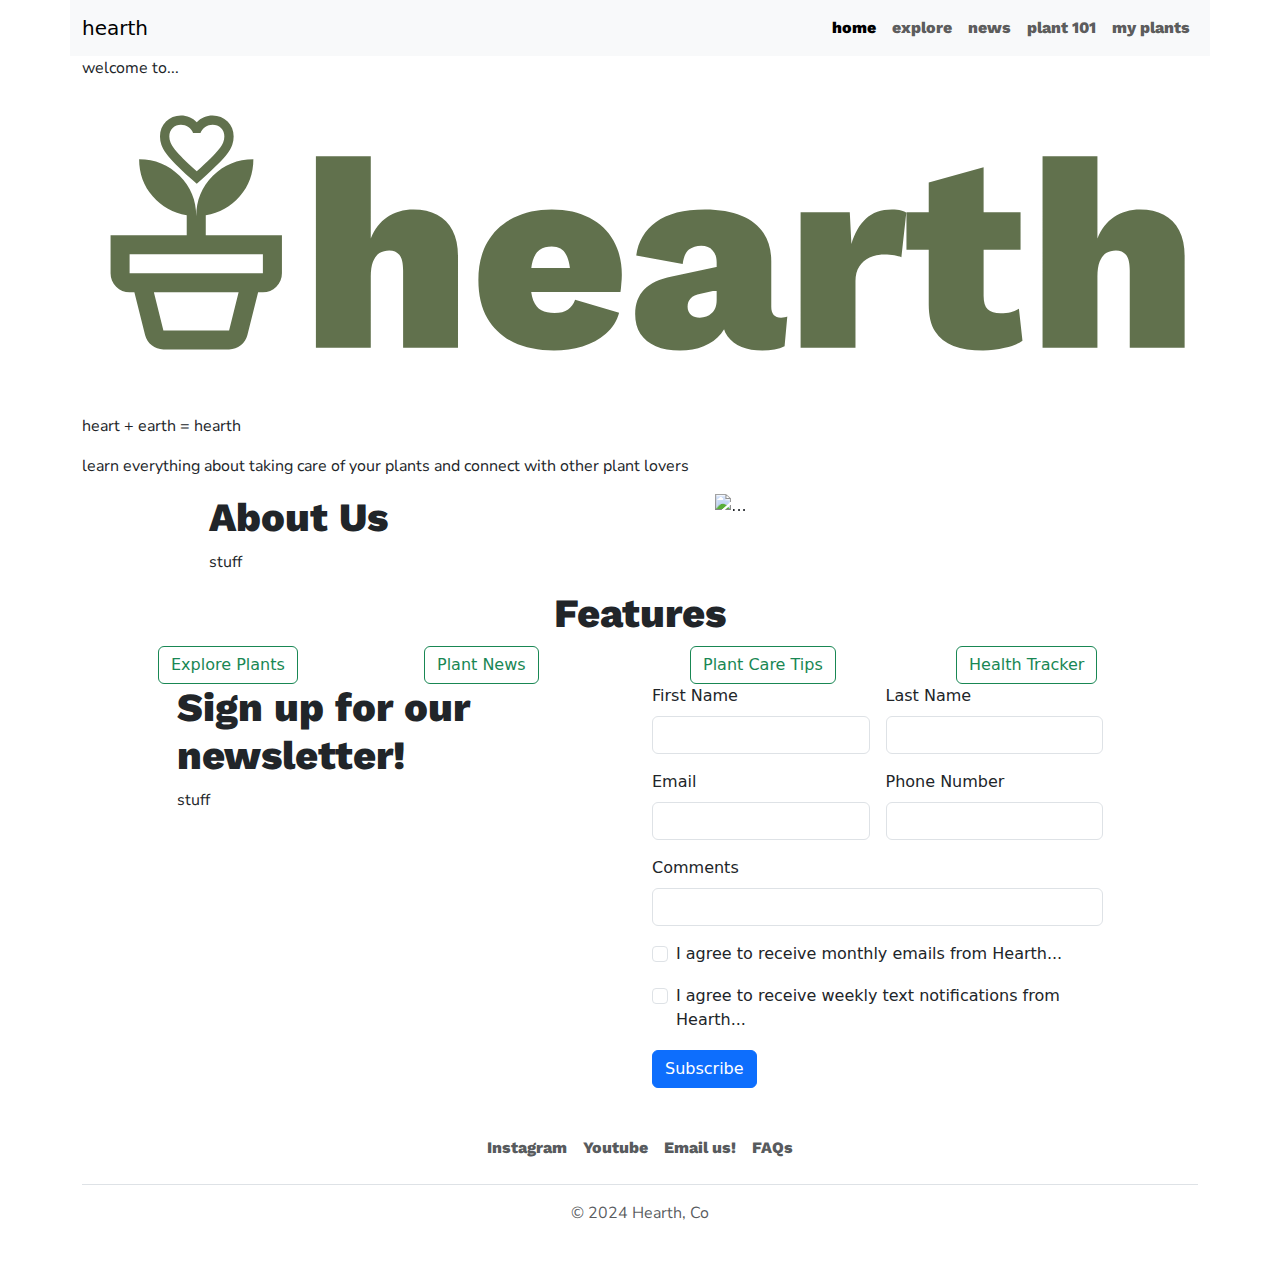
==== index.html @ d29e3a7d "applied fonts" ====
<!doctype html>
<html lang="en">
  <head>
    <meta charset="utf-8">
    <meta name="viewport" content="width=device-width, initial-scale=1">
    <meta name="description" content="'Hearth', a social plant tracking website">
    <meta name="author" content="Chelsea Nguyen">
    <title>Hearth</title>

    <!-- LOAD BOOTSTRAP CSS - DO NOT DELETE -->
    <link href="https://cdn.jsdelivr.net/npm/bootstrap@5.3.3/dist/css/bootstrap.min.css" rel="stylesheet" integrity="sha384-QWTKZyjpPEjISv5WaRU9OFeRpok6YctnYmDr5pNlyT2bRjXh0JMhjY6hW+ALEwIH" crossorigin="anonymous">
    <!-- END LOADING BOOTSTRAP CSS -->

    <!-- Custom styles - add your own CSS to this stylesheet -->
    <link href="style.css" rel="stylesheet">

    <!--Google fonts plugin-->
    <link rel="preconnect" href="https://fonts.googleapis.com">
    <link rel="preconnect" href="https://fonts.gstatic.com" crossorigin>
    <link href="https://fonts.googleapis.com/css2?family=Nunito+Sans:ital,opsz,wght@0,6..12,200..1000;1,6..12,200..1000&family=Work+Sans:ital,wght@0,100..900;1,100..900&display=swap" rel="stylesheet">
  </head>
  <body>
    <div class="container"> <!--website container-->
      
      <div class="row sticky-top"> <!--navbar div-->
        <nav class="navbar navbar-expand-lg bg-body-tertiary">
          <div class="container-fluid">
            <a class="navbar-brand" href="index.html">hearth</a>
            <button class="navbar-toggler" type="button" data-bs-toggle="collapse" data-bs-target="#navbarNavAltMarkup" aria-controls="navbarNavAltMarkup" aria-expanded="false" aria-label="Toggle navigation">
              <span class="navbar-toggler-icon"></span>
            </button>
            <div class="collapse navbar-collapse justify-content-end" id="navbarNavAltMarkup">
              <div class="navbar-nav">
                <a class="nav-link active" aria-current="page" href="index.html">home</a>
                <a class="nav-link" href="explore.html">explore</a>
                <a class="nav-link" href="news.html">news</a>
                <!--potentially change trade to blog/news? Blog/News: Regular updates, articles, and tips on plant care, new research findings, and community stories.-->
                <a class="nav-link" href="plant_101.html">plant 101</a>
                <a class="nav-link" href="my_plants.html">my plants</a>
              </div> <!--close navbar links-->
            </div> <!--close navbar collapse-->
          </div> <!--close container-fluid-->
        </nav>
      </div> <!--close navbar div-->
      
      <div class="row"> <!--header-->
        <p>welcome to...</p>
        <img src="hearth_logo.svg" alt="logo for hearth website">
        <p>heart + earth = hearth</p>
        <p>learn everything about taking care of your plants and connect with other plant lovers</p>
      </div> <!--close header-->

      <div class="row justify-content-evenly"> <!--about us div-->
        <div class="col-4"> <!--left div-->
          <h1>About Us</h1>
          <p>stuff</p>
        </div> <!--close left div-->
        <div class="col-4"> <!--right column-->
          <div id="carouselExampleSlidesOnly" class="carousel slide" data-bs-ride="carousel"> <!--carousel div-->
            <div class="carousel-inner">
              <div class="carousel-item active">
                <img src="..." class="d-block w-100" alt="...">
              </div>
              <div class="carousel-item">
                <img src="..." class="d-block w-100" alt="...">
              </div>
              <div class="carousel-item">
                <img src="..." class="d-block w-100" alt="...">
              </div>
            </div> <!--close carousel inner-->
          </div> <!--close carousel div-->
        </div> <!--close right column-->
      </div> <!--close about us div-->

      <div class="row text-center"> <!--features heading-->
        <div class="col">
          <h1>Features</h1>
        </div>
      </div> <!--close features heading-->
      <div class="row justify-content-evenly"> <!--features button div-->
        <div class="col-2">
          <a class="btn btn-outline-success" href="explore.html" role="button">Explore Plants</a>
        </div>
        <div class="col-2">
          <a class="btn btn-outline-success" href="news.html" role="button">Plant News</a>
        </div>
        <div class="col-2">
          <a class="btn btn-outline-success" href="plant_101.html" role="button">Plant Care Tips</a>
        </div>
        <div class="col-2">
          <a class="btn btn-outline-success" href="my_plants.html" role="button">Health Tracker</a>
        </div>
      </div> <!--close features button div-->

      <div class="row justify-content-evenly">
        <div class="col-4">
          <h1>Sign up for our newsletter!</h1>
          <p>stuff</p>
        </div>
        <div class="col-5">
          <form class="row g-3">
            <div class="col-md-6">
              <label for="inputFirstName" class="form-label">First Name</label>
              <input type="email" class="form-control" id="inputFirstName">
            </div>
            <div class="col-md-6">
              <label for="inputLastName" class="form-label">Last Name</label>
              <input type="password" class="form-control" id="inputLastName">
            </div>
            <div class="col-md-6">
              <label for="inputEmail" class="form-label">Email</label>
              <input type="email" class="form-control" id="inputEmail">
            </div>
            <div class="col-md-6">
              <label for="inputPhone" class="form-label">Phone Number</label>
              <input type="password" class="form-control" id="inputPhone">
            </div>
            <div class="col-12">
              <label for="inputComment" class="form-label">Comments</label>
              <input type="text" class="form-control" id="inputComment">
            </div>
            <div class="col-12">
              <div class="form-check">
                <input class="form-check-input" type="checkbox" id="gridCheck">
                <label class="form-check-label" for="gridCheck">
                  I agree to receive monthly emails from Hearth...
                </label>
              </div>
            </div>
            <div class="col-12">
              <div class="form-check">
                <input class="form-check-input" type="checkbox" id="gridCheck">
                <label class="form-check-label" for="gridCheck">
                  I agree to receive weekly text notifications from Hearth...
                </label>
              </div>
            </div>
            <div class="col-12">
              <button type="submit" class="btn btn-primary">Subscribe</button>
            </div>
          </form>
        </div>
      </div>

      <div class="row"> <!--div for footer-->
        <footer class="py-3 my-4">
          <ul class="nav justify-content-center border-bottom pb-3 mb-3">
            <li class="nav-item"><a href="https://www.instagram.com/" class="nav-link px-2 text-body-secondary">Instagram</a></li>
            <li class="nav-item"><a href="https://www.youtube.com/" class="nav-link px-2 text-body-secondary">Youtube</a></li>
            <li class="nav-item"><a href="#" class="nav-link px-2 text-body-secondary">Email us!</a></li>
            <li class="nav-item"><a href="#" class="nav-link px-2 text-body-secondary">FAQs</a></li>
          </ul>
          <p class="text-center text-body-secondary">© 2024 Hearth, Co</p>
        </footer>
      </div> <!--close div for footer-->

    </div> <!--close container-->

<!-- LOAD BOOTSTRAP JAVASCRIPT - DO NOT DELETE -->
<script src="https://cdn.jsdelivr.net/npm/bootstrap@5.3.3/dist/js/bootstrap.bundle.min.js" integrity="sha384-YvpcrYf0tY3lHB60NNkmXc5s9fDVZLESaAA55NDzOxhy9GkcIdslK1eN7N6jIeHz" crossorigin="anonymous"></script>
<!-- END LOADING BOOTSTRAP JAVASCRIPT -->
      
  </body>
</html>
---- style.css ----
h1, h2, h3, h4, h5, h6 {
    font-family: "Work Sans", sans-serif;
    font-weight: 800;
}

p {
    font-family: "Nunito Sans", sans-serif;
}

.plant-filter {
    font-family: "Nunito Sans", sans-serif;
}

.nav-link {
    font-family: "Work Sans", sans-serif;
    font-weight: 800;
}
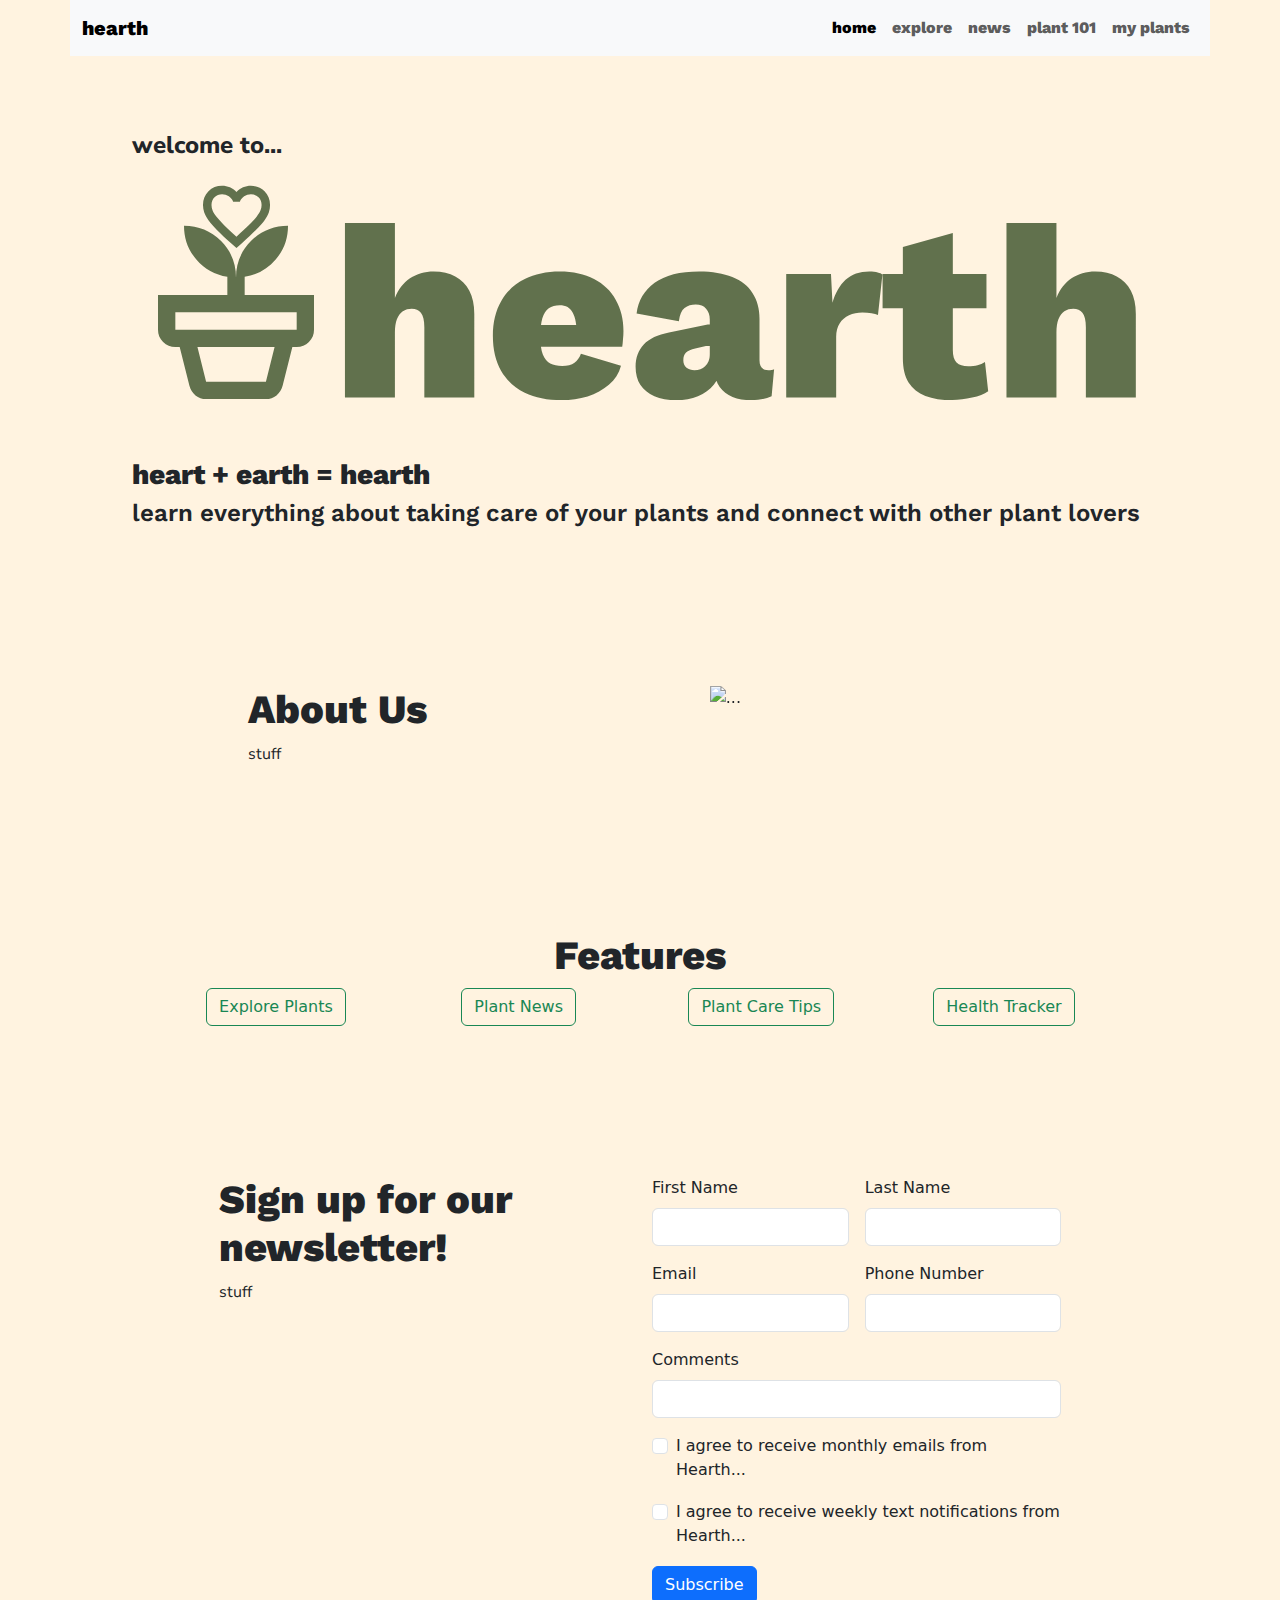
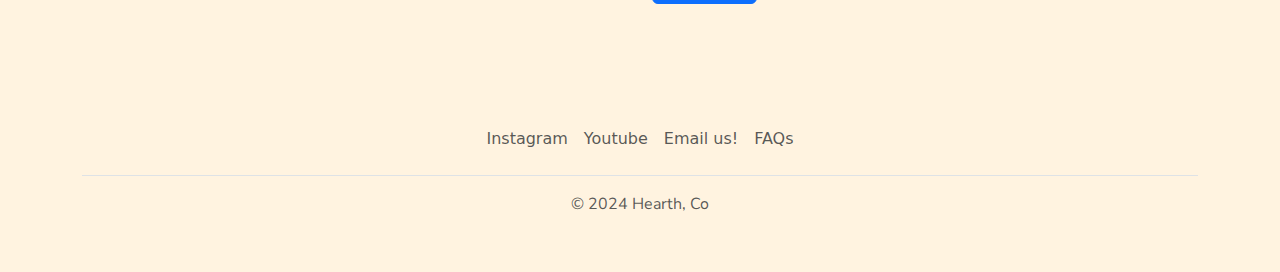
==== commit 84d8bc0a: "some css" ====
--- a/index.html
+++ b/index.html
@@ -25,32 +25,31 @@
       <div class="row sticky-top"> <!--navbar div-->
         <nav class="navbar navbar-expand-lg bg-body-tertiary">
           <div class="container-fluid">
-            <a class="navbar-brand" href="index.html">hearth</a>
+            <a class="navbar-brand nav-font" href="index.html">hearth</a>
             <button class="navbar-toggler" type="button" data-bs-toggle="collapse" data-bs-target="#navbarNavAltMarkup" aria-controls="navbarNavAltMarkup" aria-expanded="false" aria-label="Toggle navigation">
               <span class="navbar-toggler-icon"></span>
             </button>
             <div class="collapse navbar-collapse justify-content-end" id="navbarNavAltMarkup">
               <div class="navbar-nav">
-                <a class="nav-link active" aria-current="page" href="index.html">home</a>
-                <a class="nav-link" href="explore.html">explore</a>
-                <a class="nav-link" href="news.html">news</a>
-                <!--potentially change trade to blog/news? Blog/News: Regular updates, articles, and tips on plant care, new research findings, and community stories.-->
-                <a class="nav-link" href="plant_101.html">plant 101</a>
-                <a class="nav-link" href="my_plants.html">my plants</a>
+                <a class="nav-link active nav-font" aria-current="page" href="index.html">home</a>
+                <a class="nav-link nav-font" href="explore.html">explore</a>
+                <a class="nav-link nav-font" href="news.html">news</a>
+                <a class="nav-link nav-font" href="plant_101.html">plant 101</a>
+                <a class="nav-link nav-font" href="my_plants.html">my plants</a>
               </div> <!--close navbar links-->
             </div> <!--close navbar collapse-->
           </div> <!--close container-fluid-->
         </nav>
       </div> <!--close navbar div-->
       
-      <div class="row"> <!--header-->
-        <p>welcome to...</p>
+      <div class="row section-padding"> <!--header-->
+        <h4 class="welcome">welcome to...</h4>
         <img src="hearth_logo.svg" alt="logo for hearth website">
-        <p>heart + earth = hearth</p>
-        <p>learn everything about taking care of your plants and connect with other plant lovers</p>
+        <h3>heart + earth = hearth</h3>
+        <h4 class="index-descriptor">learn everything about taking care of your plants and connect with other plant lovers</h4>
       </div> <!--close header-->
 
-      <div class="row justify-content-evenly"> <!--about us div-->
+      <div class="row justify-content-evenly section-padding"> <!--about us div-->
         <div class="col-4"> <!--left div-->
           <h1>About Us</h1>
           <p>stuff</p>
@@ -72,12 +71,10 @@
         </div> <!--close right column-->
       </div> <!--close about us div-->
 
-      <div class="row text-center"> <!--features heading-->
-        <div class="col">
+      <div class="row row-cols-4 text-center justify-content-evenly section-padding"> <!--features heading-->
+        <div class="col-12">
           <h1>Features</h1>
         </div>
-      </div> <!--close features heading-->
-      <div class="row justify-content-evenly"> <!--features button div-->
         <div class="col-2">
           <a class="btn btn-outline-success" href="explore.html" role="button">Explore Plants</a>
         </div>
@@ -90,9 +87,9 @@
         <div class="col-2">
           <a class="btn btn-outline-success" href="my_plants.html" role="button">Health Tracker</a>
         </div>
-      </div> <!--close features button div-->
+      </div> <!--close features div-->
 
-      <div class="row justify-content-evenly">
+      <div class="row justify-content-evenly section-padding">
         <div class="col-4">
           <h1>Sign up for our newsletter!</h1>
           <p>stuff</p>
--- a/style.css
+++ b/style.css
@@ -1,3 +1,11 @@
+body {
+    background-color: #FFF3E0;
+}
+
+.section-padding {
+    padding: 75px 50px;
+}
+
 h1, h2, h3, h4, h5, h6 {
     font-family: "Work Sans", sans-serif;
     font-weight: 800;
@@ -7,11 +15,64 @@
     font-family: "Nunito Sans", sans-serif;
 }
 
+.welcome {
+    font-family: "Nunito Sans", sans-serif;
+    font-weight: 800;
+}
+
+.index-descriptor {
+    font-weight: 600;
+}
+
+.filter-bar {                      /*!!!!!how to make sticky/fixed under sticky navbar?????*/
+    margin-top: 75px;
+    background-color: #FFF3E0;
+}
+
 .plant-filter {
     font-family: "Nunito Sans", sans-serif;
+    background-color: white;
+    color: black;
+    border: 2px black;
 }
 
-.nav-link {
+.plant-filter:hover {
+    font-family: "Nunito Sans", sans-serif;
+    background-color: black;
+    color: white;
+    border: 2px white;
+}
+
+.plant-filter:active {
+    font-family: "Nunito Sans", sans-serif;
+    background-color: black;
+    color: white;
+    border: 2px white;
+}
+
+.nav-font {
     font-family: "Work Sans", sans-serif;
     font-weight: 800;
+}
+
+.news-padding {
+    padding-top: 75px;
+    padding-bottom: 75px;
+}
+
+.water-padding {
+    padding-top: 75px;
+    padding-bottom: 25px;
+    padding-right: 50px;
+    padding-left: 50px;
+}
+
+.calendar-padding {
+    padding-bottom: 75px;
+    padding-left: 50px;
+    padding-right: 50px;
+}
+
+.calendar-card {
+    padding: 5px;
 }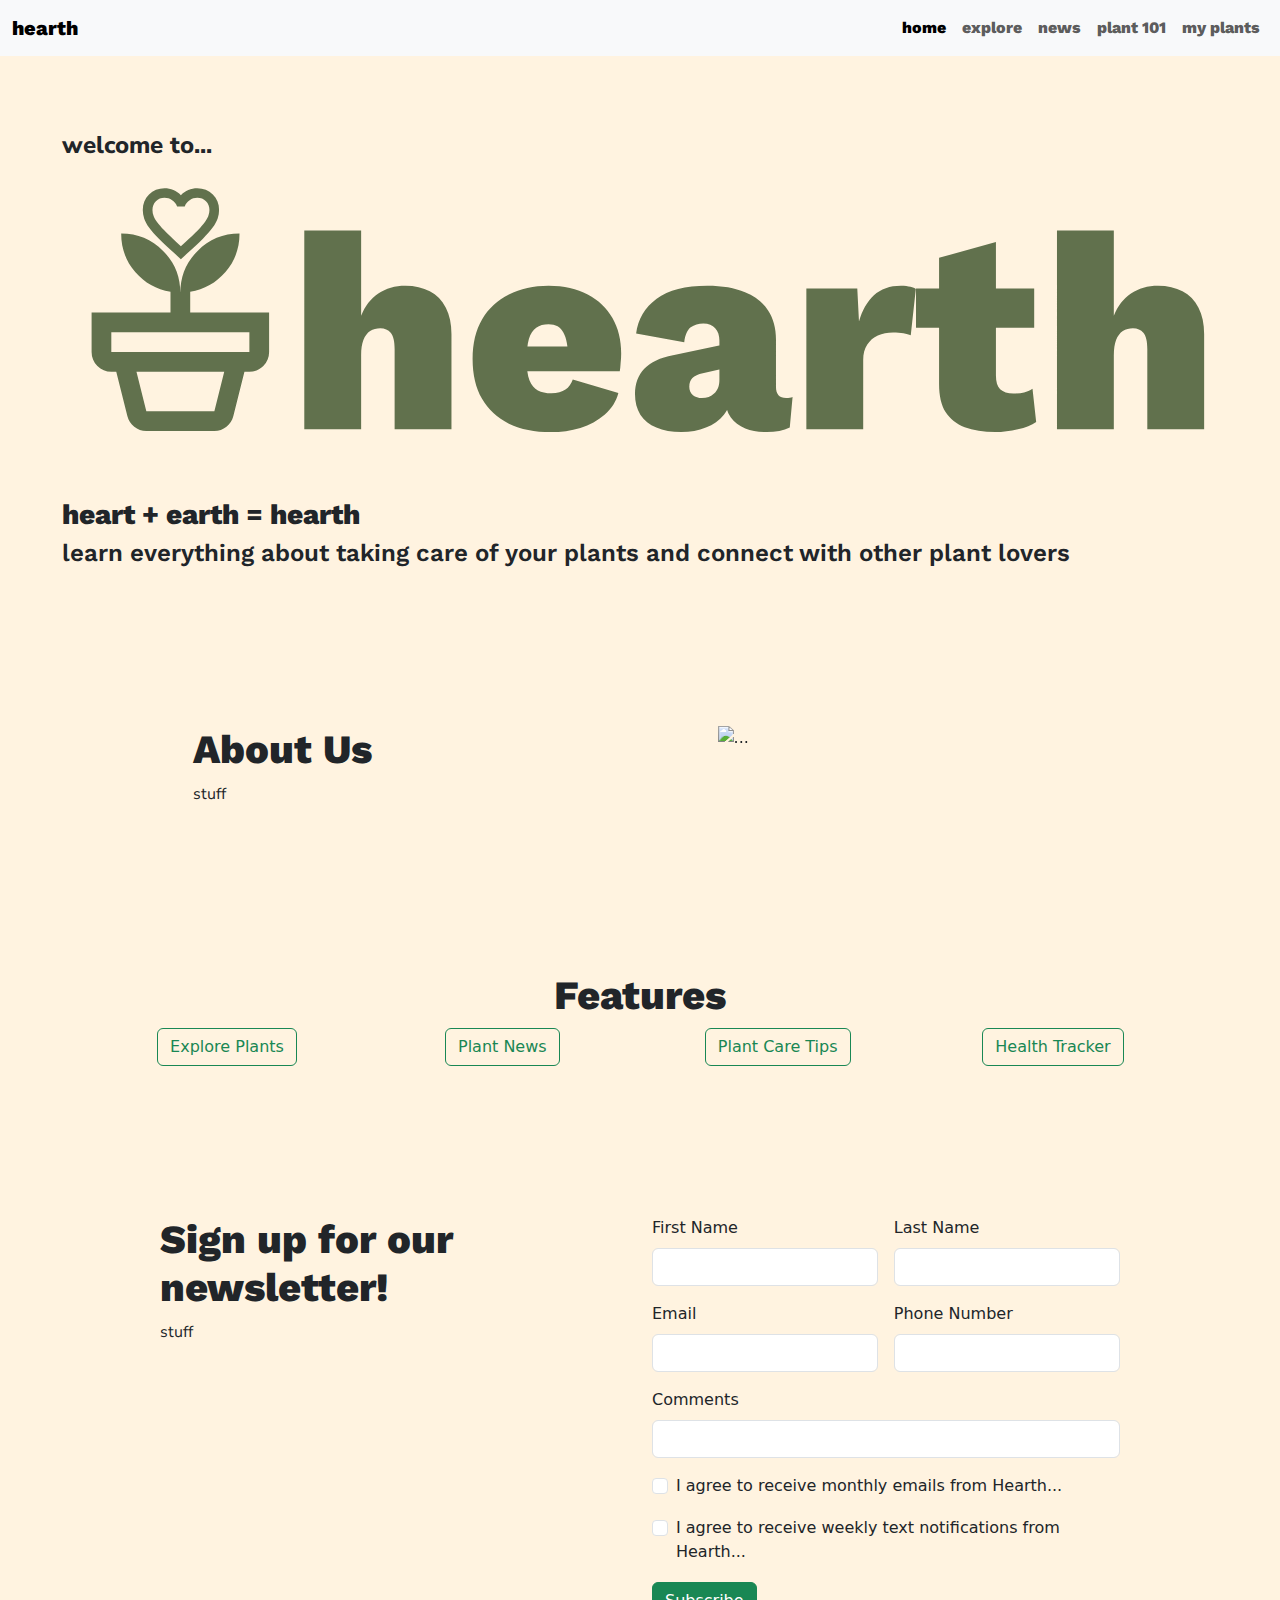
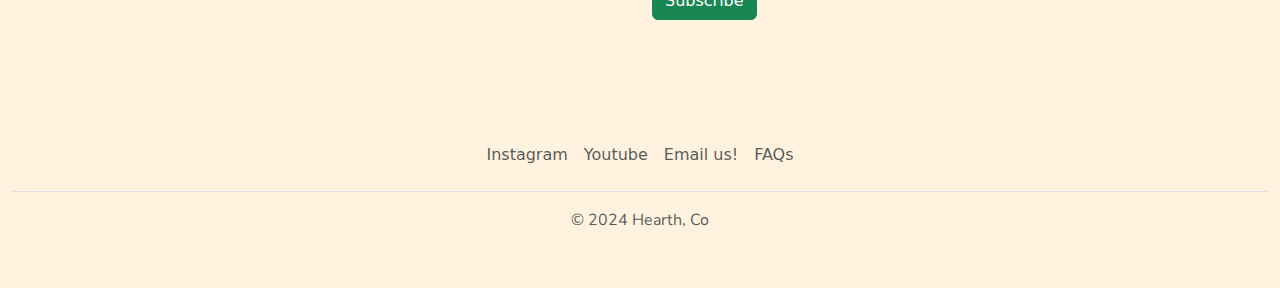
==== commit eb16f799: "grid changes and added pictures, started changing things w news page" ====
--- a/index.html
+++ b/index.html
@@ -20,7 +20,7 @@
     <link href="https://fonts.googleapis.com/css2?family=Nunito+Sans:ital,opsz,wght@0,6..12,200..1000;1,6..12,200..1000&family=Work+Sans:ital,wght@0,100..900;1,100..900&display=swap" rel="stylesheet">
   </head>
   <body>
-    <div class="container"> <!--website container-->
+    <div class="container-fluid"> <!--website container-->
       
       <div class="row sticky-top"> <!--navbar div-->
         <nav class="navbar navbar-expand-lg bg-body-tertiary">
@@ -133,7 +133,7 @@
               </div>
             </div>
             <div class="col-12">
-              <button type="submit" class="btn btn-primary">Subscribe</button>
+              <button type="submit" class="btn btn-success">Subscribe</button>
             </div>
           </form>
         </div>
--- a/style.css
+++ b/style.css
@@ -25,7 +25,7 @@
 }
 
 .filter-bar {                      /*!!!!!how to make sticky/fixed under sticky navbar?????*/
-    margin-top: 75px;
+    margin-top: 50px;
     background-color: #FFF3E0;
 }
 
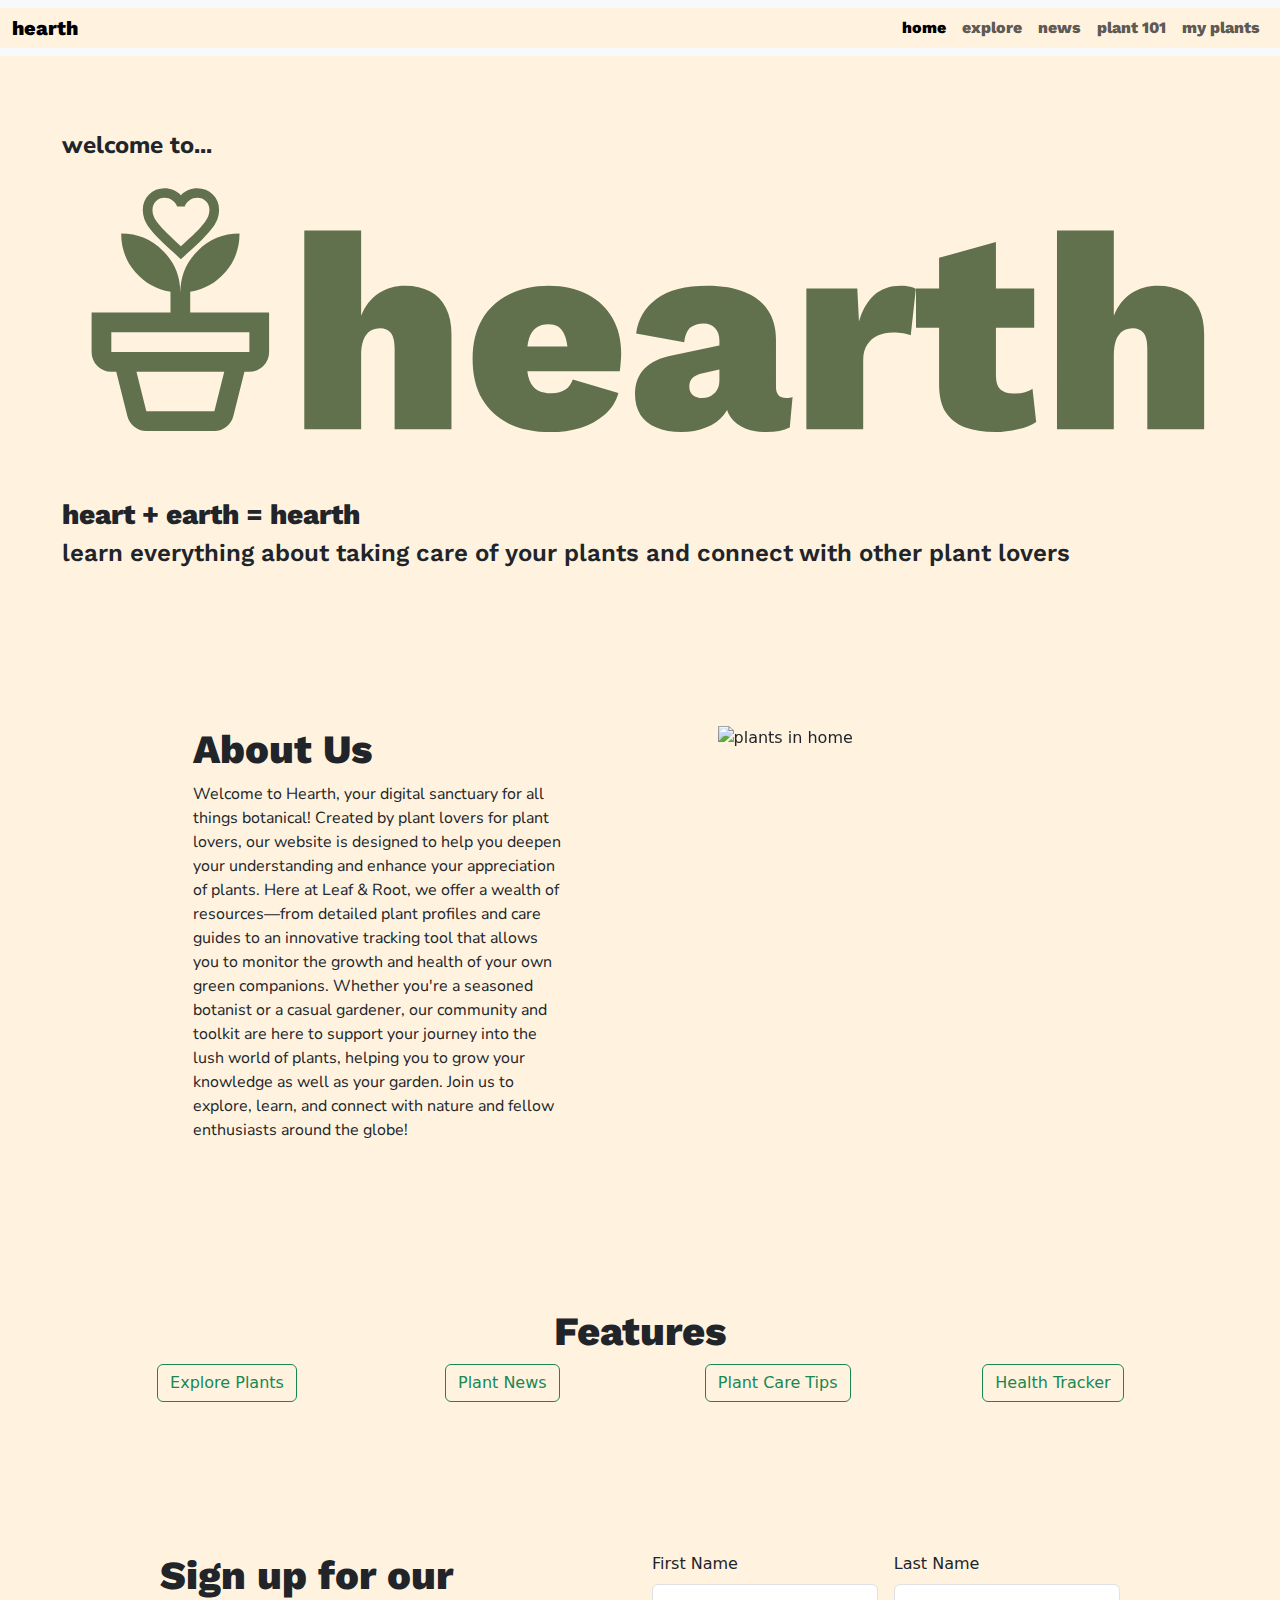
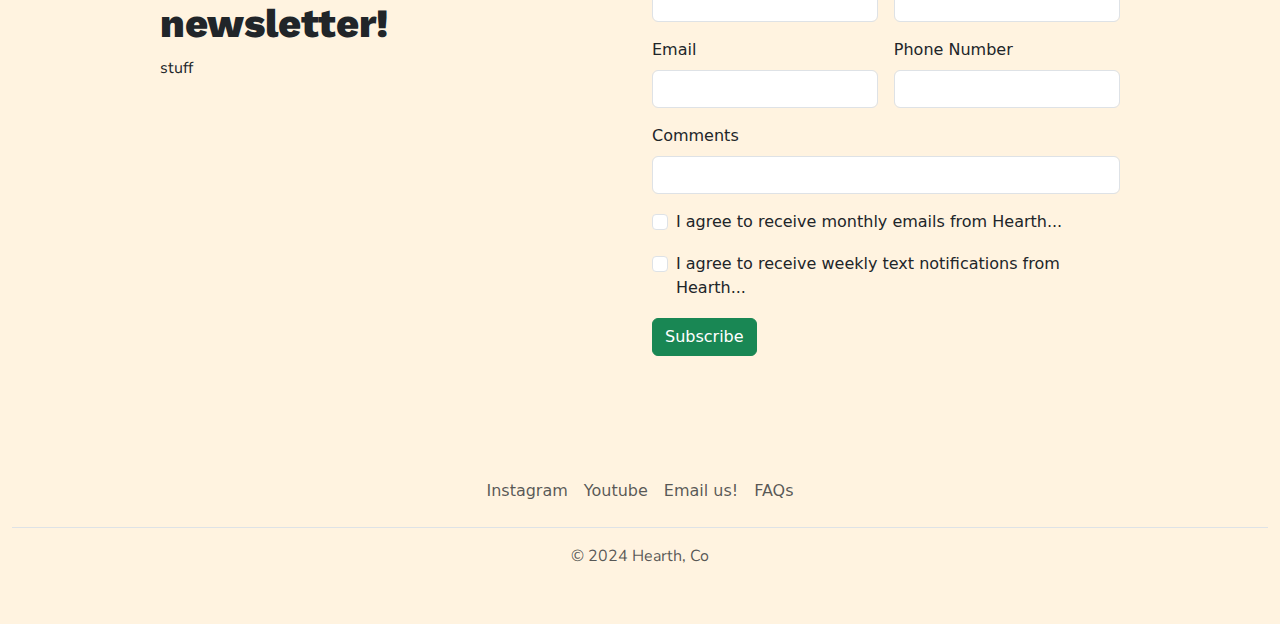
==== commit 1579a2fd: "some changes fixed pictures" ====
--- a/index.html
+++ b/index.html
@@ -52,19 +52,22 @@
       <div class="row justify-content-evenly section-padding"> <!--about us div-->
         <div class="col-4"> <!--left div-->
           <h1>About Us</h1>
-          <p>stuff</p>
+          <p>Welcome to Hearth, your digital sanctuary for all things botanical! Created by plant lovers for plant lovers, our website is designed to help you deepen your understanding and enhance your appreciation of plants. Here at Leaf & Root, we offer a wealth of resources—from detailed plant profiles and care guides to an innovative tracking tool that allows you to monitor the growth and health of your own green companions. Whether you're a seasoned botanist or a casual gardener, our community and toolkit are here to support your journey into the lush world of plants, helping you to grow your knowledge as well as your garden. Join us to explore, learn, and connect with nature and fellow enthusiasts around the globe!</p>
         </div> <!--close left div-->
         <div class="col-4"> <!--right column-->
           <div id="carouselExampleSlidesOnly" class="carousel slide" data-bs-ride="carousel"> <!--carousel div-->
             <div class="carousel-inner">
               <div class="carousel-item active">
-                <img src="..." class="d-block w-100" alt="...">
+                <img src="images/About1.jpg" class="d-block w-100" alt="plants in home">
               </div>
               <div class="carousel-item">
-                <img src="..." class="d-block w-100" alt="...">
+                <img src="images/About2.jpg" class="d-block w-100" alt="plants in home">
               </div>
               <div class="carousel-item">
-                <img src="..." class="d-block w-100" alt="...">
+                <img src="images/About3.jpg" class="d-block w-100" alt="garden at home">
+              </div>
+              <div class="carousel-item">
+                <img src="images/About4.jpg" class="d-block w-100" alt="garden at home">
               </div>
             </div> <!--close carousel inner-->
           </div> <!--close carousel div-->
--- a/style.css
+++ b/style.css
@@ -1,4 +1,4 @@
-body {
+.container-fluid {
     background-color: #FFF3E0;
 }
 
@@ -75,4 +75,12 @@
 
 .calendar-card {
     padding: 5px;
+}
+
+.card-img-top {
+    filter: brightness(75%);
+}
+
+.card-title {
+    color: white;
 }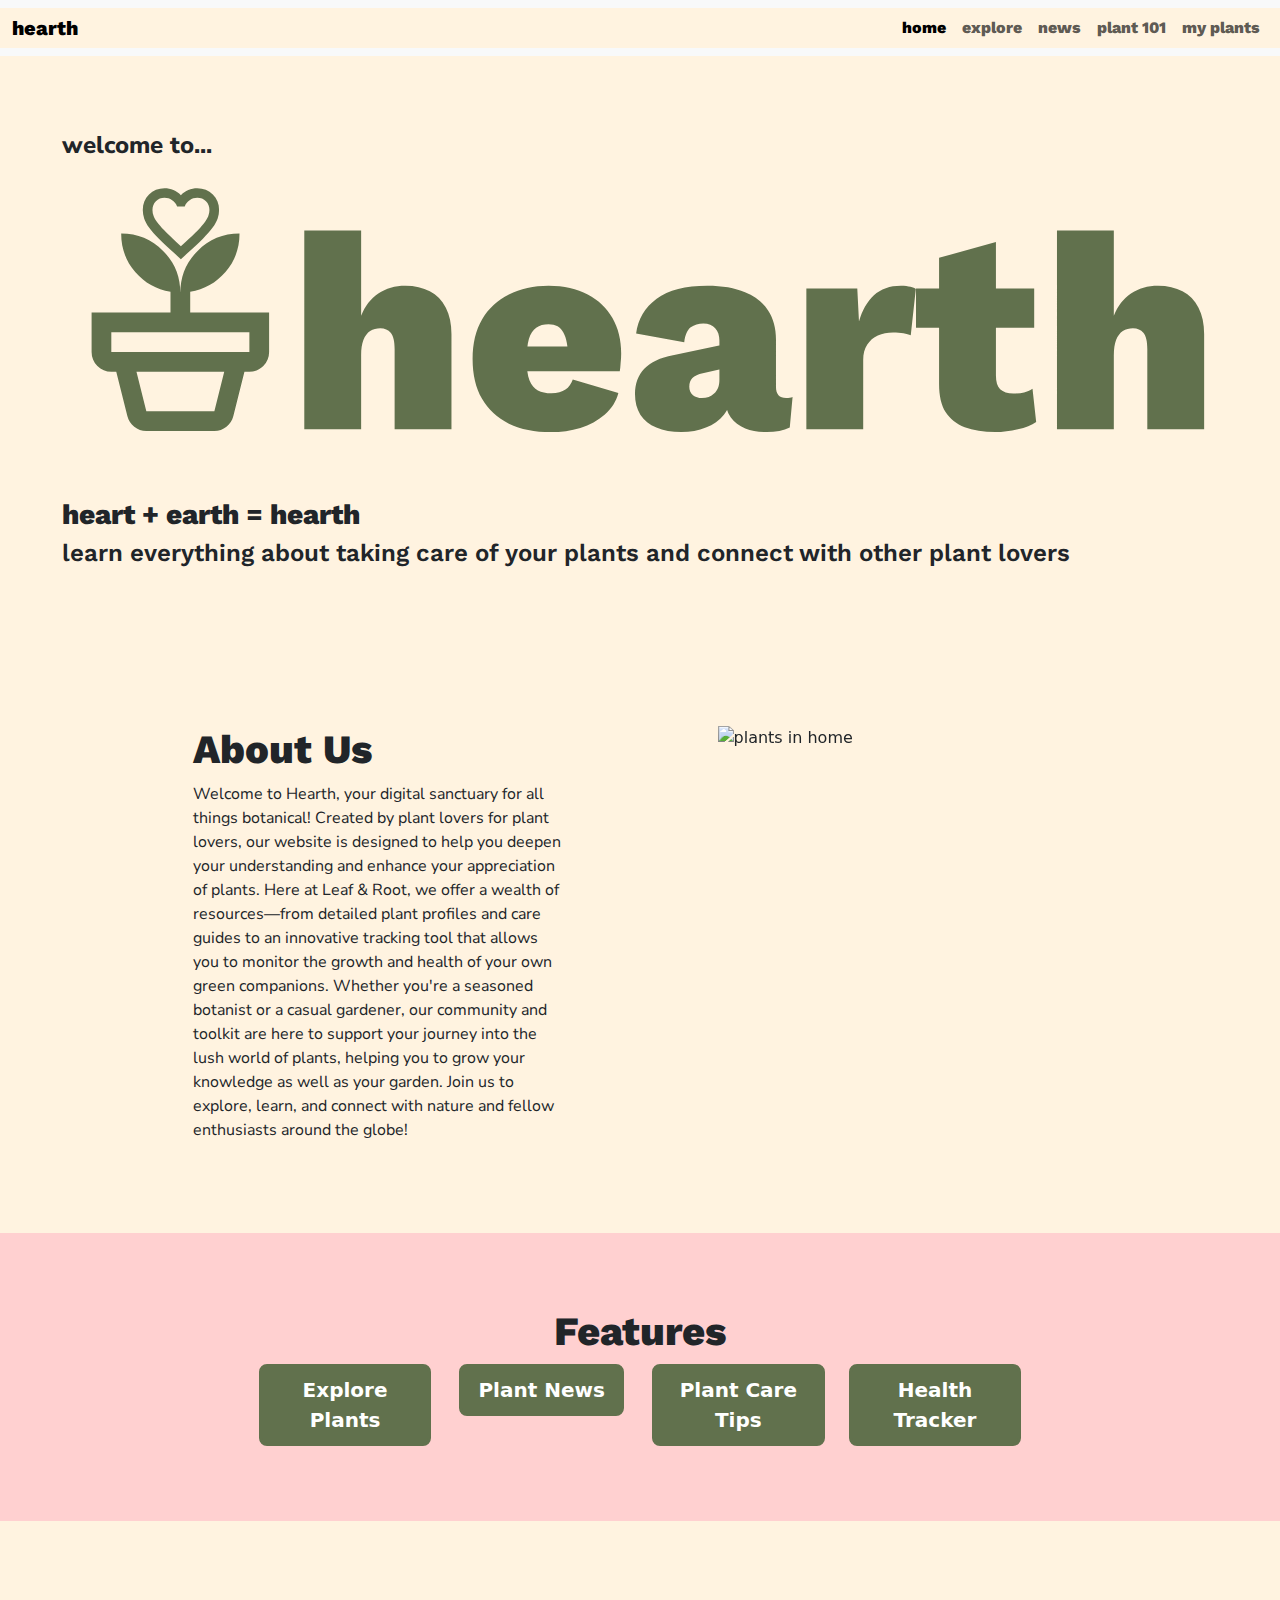
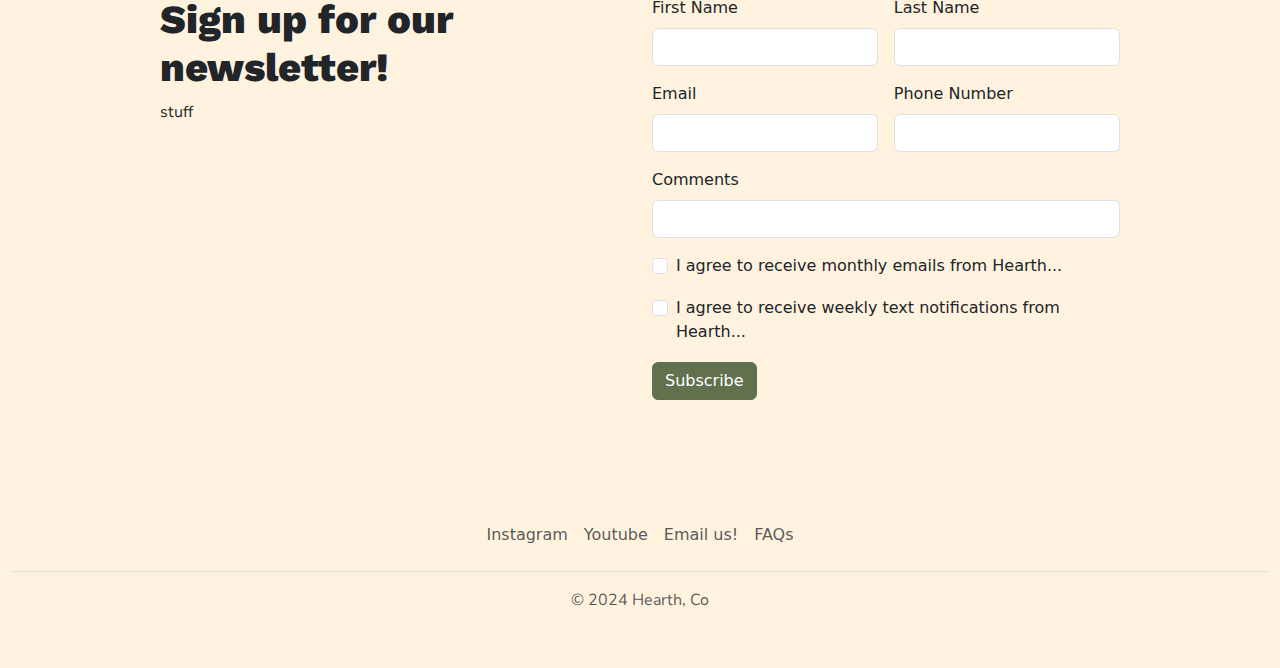
==== commit 3392c604: "css added" ====
--- a/index.html
+++ b/index.html
@@ -74,21 +74,21 @@
         </div> <!--close right column-->
       </div> <!--close about us div-->
 
-      <div class="row row-cols-4 text-center justify-content-evenly section-padding"> <!--features heading-->
+      <div class="row row-cols-4 text-center justify-content-center section-padding features-div"> <!--features heading-->
         <div class="col-12">
           <h1>Features</h1>
         </div>
         <div class="col-2">
-          <a class="btn btn-outline-success" href="explore.html" role="button">Explore Plants</a>
+          <a class="btn btn-outline-success btn-lg ftr-btn" href="explore.html" role="button">Explore Plants</a>
         </div>
         <div class="col-2">
-          <a class="btn btn-outline-success" href="news.html" role="button">Plant News</a>
+          <a class="btn btn-outline-success btn-lg ftr-btn" href="news.html" role="button">Plant News</a>
         </div>
         <div class="col-2">
-          <a class="btn btn-outline-success" href="plant_101.html" role="button">Plant Care Tips</a>
+          <a class="btn btn-outline-success btn-lg ftr-btn" href="plant_101.html" role="button">Plant Care Tips</a>
         </div>
         <div class="col-2">
-          <a class="btn btn-outline-success" href="my_plants.html" role="button">Health Tracker</a>
+          <a class="btn btn-outline-success btn-lg ftr-btn" href="my_plants.html" role="button">Health Tracker</a>
         </div>
       </div> <!--close features div-->
 
--- a/style.css
+++ b/style.css
@@ -83,4 +83,64 @@
 
 .card-title {
     color: white;
+}
+
+.features-div {
+    background-color: #FFD0D0;
+}
+
+.btn {
+    background-color: #61714d;
+    color: white;
+    border-color: #61714d;
+}
+
+.btn:hover {
+    background-color: #61714d;
+    color: white;
+    border-color: #61714d;
+}
+
+.btn:active {
+    background-color: #61714d;
+    color: white;
+    border-color: #61714d;
+}
+
+.btn:link {
+    background-color: #61714d;
+    color: white;
+    border-color: #61714d;
+}
+
+.ftr-btn {
+    background-color: #FFF3E0;
+    color: #61714d;
+    border-color: #61714d;
+    border-width: medium;
+    font-weight: 600;
+}
+
+.ftr-btn:hover {
+    background-color: #61714d;
+    color: white;
+    border-color: #61714d;
+    border-width: medium;
+    font-weight: 600;
+}
+
+.ftr-btn:active {
+    background-color: #61714d;
+    color: white;
+    border-color: #61714d;
+    border-width: medium;
+    font-weight: 600;
+}
+
+.ftr-btn:link {
+    background-color: #61714d;
+    color: white;
+    border-color: #61714d;
+    border-width: medium;
+    font-weight: 600;
 }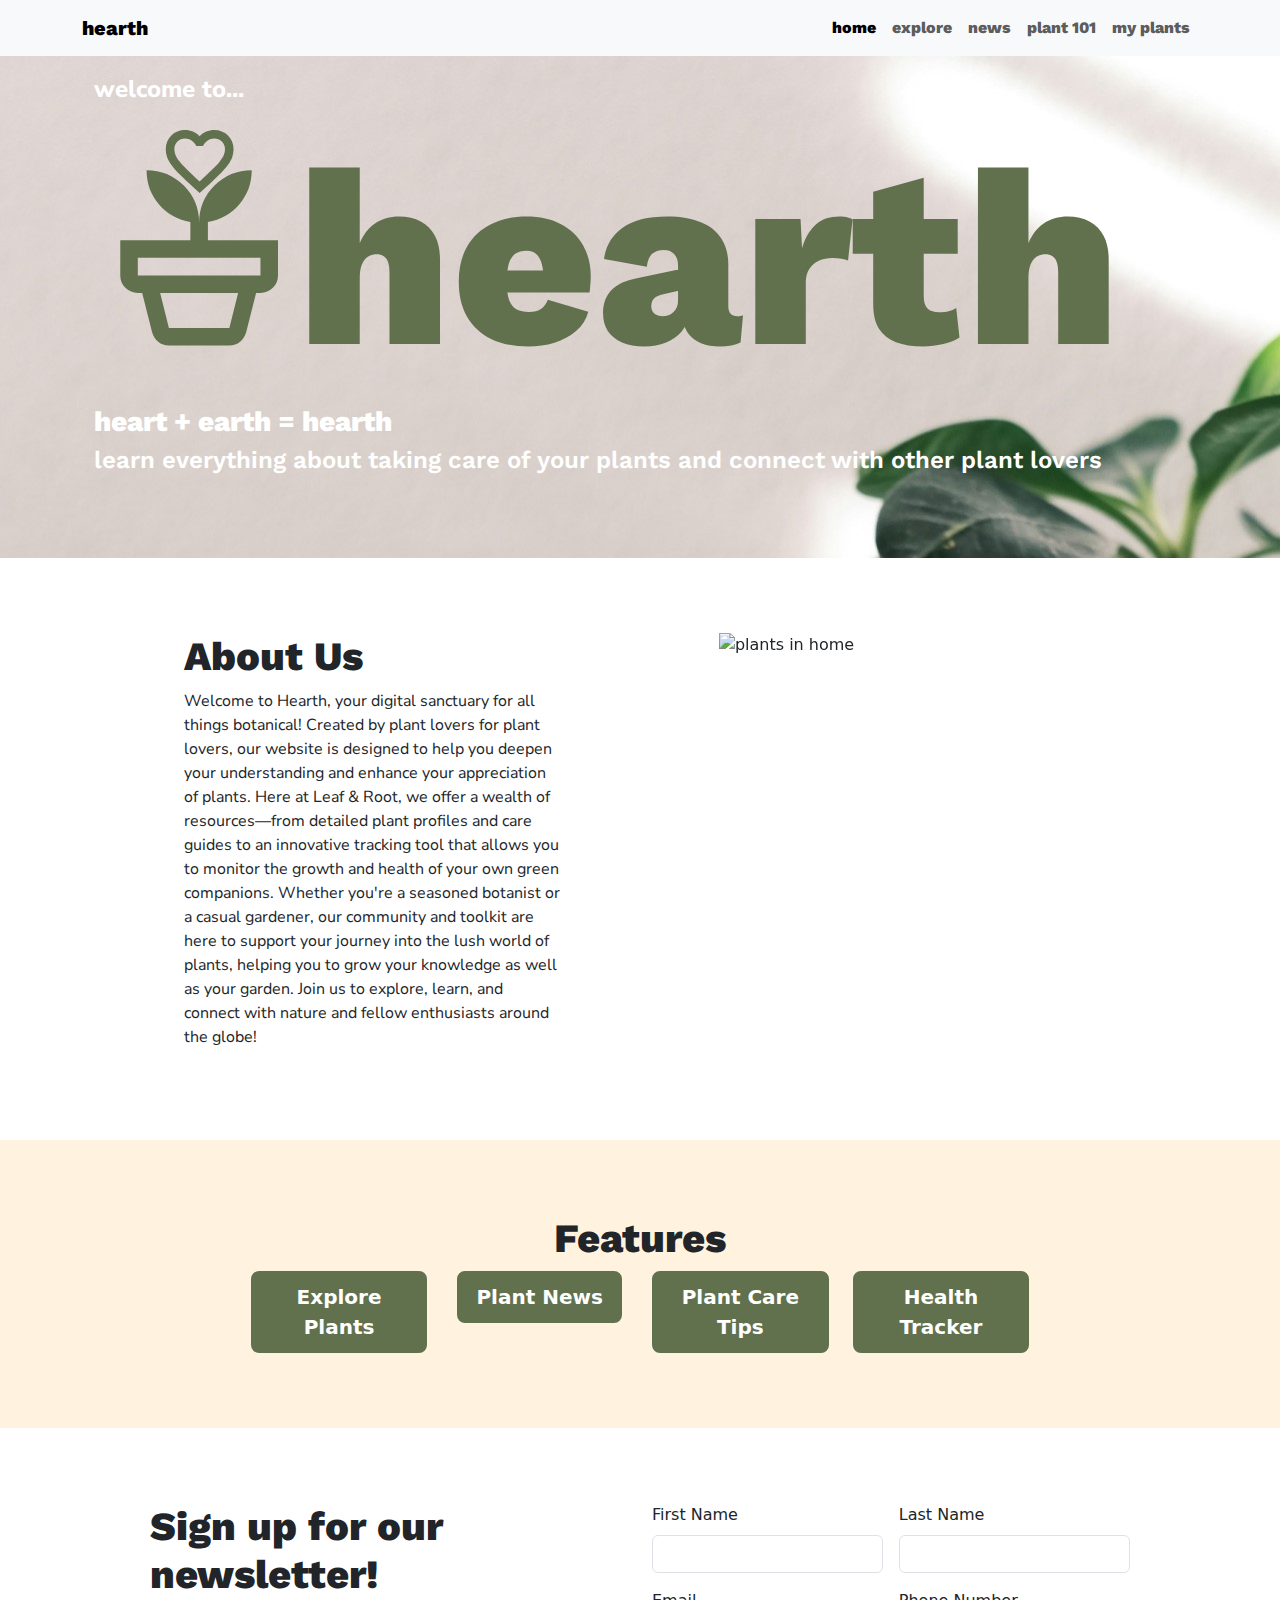
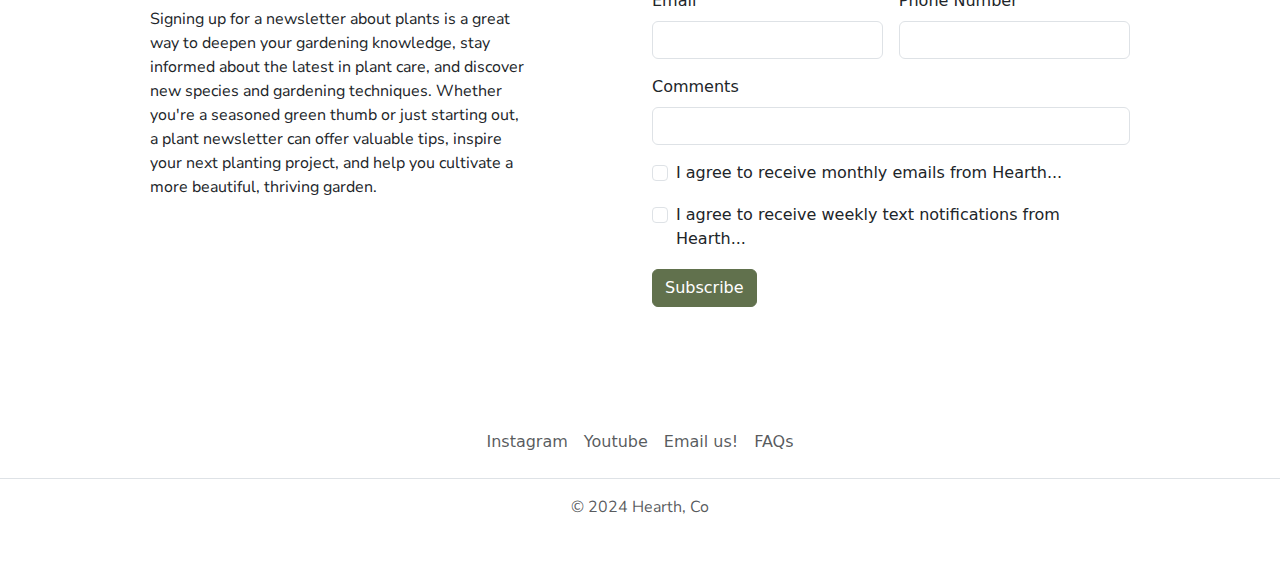
==== commit c7ca25ff: "cleaned some things up" ====
--- a/index.html
+++ b/index.html
@@ -20,141 +20,146 @@
     <link href="https://fonts.googleapis.com/css2?family=Nunito+Sans:ital,opsz,wght@0,6..12,200..1000;1,6..12,200..1000&family=Work+Sans:ital,wght@0,100..900;1,100..900&display=swap" rel="stylesheet">
   </head>
   <body>
-    <div class="container-fluid"> <!--website container-->
-      
-      <div class="row sticky-top"> <!--navbar div-->
-        <nav class="navbar navbar-expand-lg bg-body-tertiary">
-          <div class="container-fluid">
-            <a class="navbar-brand nav-font" href="index.html">hearth</a>
-            <button class="navbar-toggler" type="button" data-bs-toggle="collapse" data-bs-target="#navbarNavAltMarkup" aria-controls="navbarNavAltMarkup" aria-expanded="false" aria-label="Toggle navigation">
-              <span class="navbar-toggler-icon"></span>
-            </button>
-            <div class="collapse navbar-collapse justify-content-end" id="navbarNavAltMarkup">
-              <div class="navbar-nav">
-                <a class="nav-link active nav-font" aria-current="page" href="index.html">home</a>
-                <a class="nav-link nav-font" href="explore.html">explore</a>
-                <a class="nav-link nav-font" href="news.html">news</a>
-                <a class="nav-link nav-font" href="plant_101.html">plant 101</a>
-                <a class="nav-link nav-font" href="my_plants.html">my plants</a>
-              </div> <!--close navbar links-->
-            </div> <!--close navbar collapse-->
-          </div> <!--close container-fluid-->
-        </nav>
-      </div> <!--close navbar div-->
-      
-      <div class="row section-padding"> <!--header-->
+  
+  <!--navbar-->
+    <div class="row"> <!--navbar div-->
+      <nav class="navbar fixed-top navbar-expand-lg bg-body-tertiary">
+        <div class="container">
+          <a class="navbar-brand nav-font" href="index.html">hearth</a>
+          <button class="navbar-toggler" type="button" data-bs-toggle="collapse" data-bs-target="#navbarNavAltMarkup" aria-controls="navbarNavAltMarkup" aria-expanded="false" aria-label="Toggle navigation">
+            <span class="navbar-toggler-icon"></span>
+          </button>
+          <div class="collapse navbar-collapse justify-content-end" id="navbarNavAltMarkup">
+            <div class="navbar-nav">
+              <a class="nav-link active nav-font" aria-current="page" href="index.html">home</a>
+              <a class="nav-link nav-font" href="explore.html">explore</a>
+              <a class="nav-link nav-font" href="news.html">news</a>
+              <a class="nav-link nav-font" href="plant_101.html">plant 101</a>
+              <a class="nav-link nav-font" href="my_plants.html">my plants</a>
+            </div> <!--close navbar links-->
+          </div> <!--close navbar collapse-->
+        </div> <!--close container-->
+      </nav>
+    </div> <!--close navbar div-->
+    
+  <!--header-->
+    <header class="text-white section-padding">
+      <div class="container px-4">
         <h4 class="welcome">welcome to...</h4>
         <img src="hearth_logo.svg" alt="logo for hearth website">
         <h3>heart + earth = hearth</h3>
         <h4 class="index-descriptor">learn everything about taking care of your plants and connect with other plant lovers</h4>
-      </div> <!--close header-->
+      </div>
+    </header>
 
-      <div class="row justify-content-evenly section-padding"> <!--about us div-->
-        <div class="col-4"> <!--left div-->
-          <h1>About Us</h1>
-          <p>Welcome to Hearth, your digital sanctuary for all things botanical! Created by plant lovers for plant lovers, our website is designed to help you deepen your understanding and enhance your appreciation of plants. Here at Leaf & Root, we offer a wealth of resources—from detailed plant profiles and care guides to an innovative tracking tool that allows you to monitor the growth and health of your own green companions. Whether you're a seasoned botanist or a casual gardener, our community and toolkit are here to support your journey into the lush world of plants, helping you to grow your knowledge as well as your garden. Join us to explore, learn, and connect with nature and fellow enthusiasts around the globe!</p>
-        </div> <!--close left div-->
-        <div class="col-4"> <!--right column-->
-          <div id="carouselExampleSlidesOnly" class="carousel slide" data-bs-ride="carousel"> <!--carousel div-->
-            <div class="carousel-inner">
-              <div class="carousel-item active">
-                <img src="images/About1.jpg" class="d-block w-100" alt="plants in home">
-              </div>
-              <div class="carousel-item">
-                <img src="images/About2.jpg" class="d-block w-100" alt="plants in home">
-              </div>
-              <div class="carousel-item">
-                <img src="images/About3.jpg" class="d-block w-100" alt="garden at home">
-              </div>
-              <div class="carousel-item">
-                <img src="images/About4.jpg" class="d-block w-100" alt="garden at home">
-              </div>
-            </div> <!--close carousel inner-->
-          </div> <!--close carousel div-->
-        </div> <!--close right column-->
-      </div> <!--close about us div-->
+  <!--about us-->
+    <div class="row justify-content-evenly section-padding"> <!--about us div-->
+      <div class="col-4"> <!--left div-->
+        <h1>About Us</h1>
+        <p>Welcome to Hearth, your digital sanctuary for all things botanical! Created by plant lovers for plant lovers, our website is designed to help you deepen your understanding and enhance your appreciation of plants. Here at Leaf & Root, we offer a wealth of resources—from detailed plant profiles and care guides to an innovative tracking tool that allows you to monitor the growth and health of your own green companions. Whether you're a seasoned botanist or a casual gardener, our community and toolkit are here to support your journey into the lush world of plants, helping you to grow your knowledge as well as your garden. Join us to explore, learn, and connect with nature and fellow enthusiasts around the globe!</p>
+      </div> <!--close left div-->
+      <div class="col-4"> <!--right column-->
+        <div id="carouselExampleSlidesOnly" class="carousel slide" data-bs-ride="carousel"> <!--carousel div-->
+          <div class="carousel-inner">
+            <div class="carousel-item active">
+              <img src="images/About1.jpg" class="d-block w-100" alt="plants in home">
+            </div>
+            <div class="carousel-item">
+              <img src="images/About2.jpg" class="d-block w-100" alt="plants in home">
+            </div>
+            <div class="carousel-item">
+              <img src="images/About3.jpg" class="d-block w-100" alt="garden at home">
+            </div>
+            <div class="carousel-item">
+              <img src="images/About4.jpg" class="d-block w-100" alt="garden at home">
+            </div>
+          </div> <!--close carousel inner-->
+        </div> <!--close carousel div-->
+      </div> <!--close right column-->
+    </div> <!--close about us div-->
 
-      <div class="row row-cols-4 text-center justify-content-center section-padding features-div"> <!--features heading-->
-        <div class="col-12">
-          <h1>Features</h1>
-        </div>
-        <div class="col-2">
-          <a class="btn btn-outline-success btn-lg ftr-btn" href="explore.html" role="button">Explore Plants</a>
-        </div>
-        <div class="col-2">
-          <a class="btn btn-outline-success btn-lg ftr-btn" href="news.html" role="button">Plant News</a>
-        </div>
-        <div class="col-2">
-          <a class="btn btn-outline-success btn-lg ftr-btn" href="plant_101.html" role="button">Plant Care Tips</a>
-        </div>
-        <div class="col-2">
-          <a class="btn btn-outline-success btn-lg ftr-btn" href="my_plants.html" role="button">Health Tracker</a>
-        </div>
-      </div> <!--close features div-->
+  <!--features-->
+    <div class="row row-cols-4 text-center justify-content-center section-padding features-div"> <!--features heading-->
+      <div class="col-12">
+        <h1>Features</h1>
+      </div> <!--close features title-->
+      <div class="col-2">
+        <a class="btn btn-outline-success btn-lg ftr-btn" href="explore.html" role="button">Explore Plants</a>
+      </div>
+      <div class="col-2">
+        <a class="btn btn-outline-success btn-lg ftr-btn" href="news.html" role="button">Plant News</a>
+      </div>
+      <div class="col-2">
+        <a class="btn btn-outline-success btn-lg ftr-btn" href="plant_101.html" role="button">Plant Care Tips</a>
+      </div>
+      <div class="col-2">
+        <a class="btn btn-outline-success btn-lg ftr-btn" href="my_plants.html" role="button">Health Tracker</a>
+      </div>
+    </div> <!--close features div-->
 
-      <div class="row justify-content-evenly section-padding">
-        <div class="col-4">
-          <h1>Sign up for our newsletter!</h1>
-          <p>stuff</p>
-        </div>
-        <div class="col-5">
-          <form class="row g-3">
-            <div class="col-md-6">
-              <label for="inputFirstName" class="form-label">First Name</label>
-              <input type="email" class="form-control" id="inputFirstName">
+  <!--newsletter-->
+    <div class="row justify-content-evenly section-padding">
+      <div class="col-4">
+        <h1>Sign up for our newsletter!</h1>
+        <p>Signing up for a newsletter about plants is a great way to deepen your gardening knowledge, stay informed about the latest in plant care, and discover new species and gardening techniques. Whether you're a seasoned green thumb or just starting out, a plant newsletter can offer valuable tips, inspire your next planting project, and help you cultivate a more beautiful, thriving garden.</p>
+      </div>
+      <div class="col-5">
+        <form class="row g-3">
+          <div class="col-md-6">
+            <label for="inputFirstName" class="form-label">First Name</label>
+            <input type="text" class="form-control" id="inputFirstName">
+          </div>
+          <div class="col-md-6">
+            <label for="inputLastName" class="form-label">Last Name</label>
+            <input type="text" class="form-control" id="inputLastName">
+          </div>
+          <div class="col-md-6">
+            <label for="inputEmail" class="form-label">Email</label>
+            <input type="email" class="form-control" id="inputEmail">
+          </div>
+          <div class="col-md-6">
+            <label for="inputPhone" class="form-label">Phone Number</label>
+            <input type="tel" class="form-control" id="inputPhone">
+          </div>
+          <div class="col-12">
+            <label for="inputComment" class="form-label">Comments</label>
+            <input type="text" class="form-control" id="inputComment">
+          </div>
+          <div class="col-12">
+            <div class="form-check">
+              <input class="form-check-input" type="checkbox" id="gridCheck">
+              <label class="form-check-label" for="gridCheck">
+                I agree to receive monthly emails from Hearth...
+              </label>
             </div>
-            <div class="col-md-6">
-              <label for="inputLastName" class="form-label">Last Name</label>
-              <input type="password" class="form-control" id="inputLastName">
+          </div>
+          <div class="col-12">
+            <div class="form-check">
+              <input class="form-check-input" type="checkbox" id="gridCheck">
+              <label class="form-check-label" for="gridCheck">
+                I agree to receive weekly text notifications from Hearth...
+              </label>
             </div>
-            <div class="col-md-6">
-              <label for="inputEmail" class="form-label">Email</label>
-              <input type="email" class="form-control" id="inputEmail">
-            </div>
-            <div class="col-md-6">
-              <label for="inputPhone" class="form-label">Phone Number</label>
-              <input type="password" class="form-control" id="inputPhone">
-            </div>
-            <div class="col-12">
-              <label for="inputComment" class="form-label">Comments</label>
-              <input type="text" class="form-control" id="inputComment">
-            </div>
-            <div class="col-12">
-              <div class="form-check">
-                <input class="form-check-input" type="checkbox" id="gridCheck">
-                <label class="form-check-label" for="gridCheck">
-                  I agree to receive monthly emails from Hearth...
-                </label>
-              </div>
-            </div>
-            <div class="col-12">
-              <div class="form-check">
-                <input class="form-check-input" type="checkbox" id="gridCheck">
-                <label class="form-check-label" for="gridCheck">
-                  I agree to receive weekly text notifications from Hearth...
-                </label>
-              </div>
-            </div>
-            <div class="col-12">
-              <button type="submit" class="btn btn-success">Subscribe</button>
-            </div>
-          </form>
-        </div>
+          </div>
+          <div class="col-12">
+            <button type="submit" class="btn btn-success">Subscribe</button>
+          </div>
+        </form>
       </div>
+    </div>
 
-      <div class="row"> <!--div for footer-->
-        <footer class="py-3 my-4">
-          <ul class="nav justify-content-center border-bottom pb-3 mb-3">
-            <li class="nav-item"><a href="https://www.instagram.com/" class="nav-link px-2 text-body-secondary">Instagram</a></li>
-            <li class="nav-item"><a href="https://www.youtube.com/" class="nav-link px-2 text-body-secondary">Youtube</a></li>
-            <li class="nav-item"><a href="#" class="nav-link px-2 text-body-secondary">Email us!</a></li>
-            <li class="nav-item"><a href="#" class="nav-link px-2 text-body-secondary">FAQs</a></li>
-          </ul>
-          <p class="text-center text-body-secondary">© 2024 Hearth, Co</p>
-        </footer>
-      </div> <!--close div for footer-->
-
-    </div> <!--close container-->
+  <!--footer-->
+    <div class="row"> <!--div for footer-->
+      <footer class="py-3 my-4">
+        <ul class="nav justify-content-center border-bottom pb-3 mb-3">
+          <li class="nav-item"><a href="https://www.instagram.com/" class="nav-link px-2 text-body-secondary">Instagram</a></li>
+          <li class="nav-item"><a href="https://www.youtube.com/" class="nav-link px-2 text-body-secondary">Youtube</a></li>
+          <li class="nav-item"><a href="#" class="nav-link px-2 text-body-secondary">Email us!</a></li>
+          <li class="nav-item"><a href="#" class="nav-link px-2 text-body-secondary">FAQs</a></li>
+        </ul>
+        <p class="text-center text-body-secondary">© 2024 Hearth, Co</p>
+      </footer>
+    </div> <!--close div for footer-->
 
 <!-- LOAD BOOTSTRAP JAVASCRIPT - DO NOT DELETE -->
 <script src="https://cdn.jsdelivr.net/npm/bootstrap@5.3.3/dist/js/bootstrap.bundle.min.js" integrity="sha384-YvpcrYf0tY3lHB60NNkmXc5s9fDVZLESaAA55NDzOxhy9GkcIdslK1eN7N6jIeHz" crossorigin="anonymous"></script>
--- a/style.css
+++ b/style.css
@@ -1,5 +1,5 @@
-.container-fluid {
-    background-color: #FFF3E0;
+header {
+    background-image: url(images/indexheader.jpg)
 }
 
 .section-padding {
@@ -77,7 +77,7 @@
     padding: 5px;
 }
 
-.card-img-top {
+.card-tint {
     filter: brightness(75%);
 }
 
@@ -86,7 +86,7 @@
 }
 
 .features-div {
-    background-color: #FFD0D0;
+    background-color: #FFF3E0;
 }
 
 .btn {
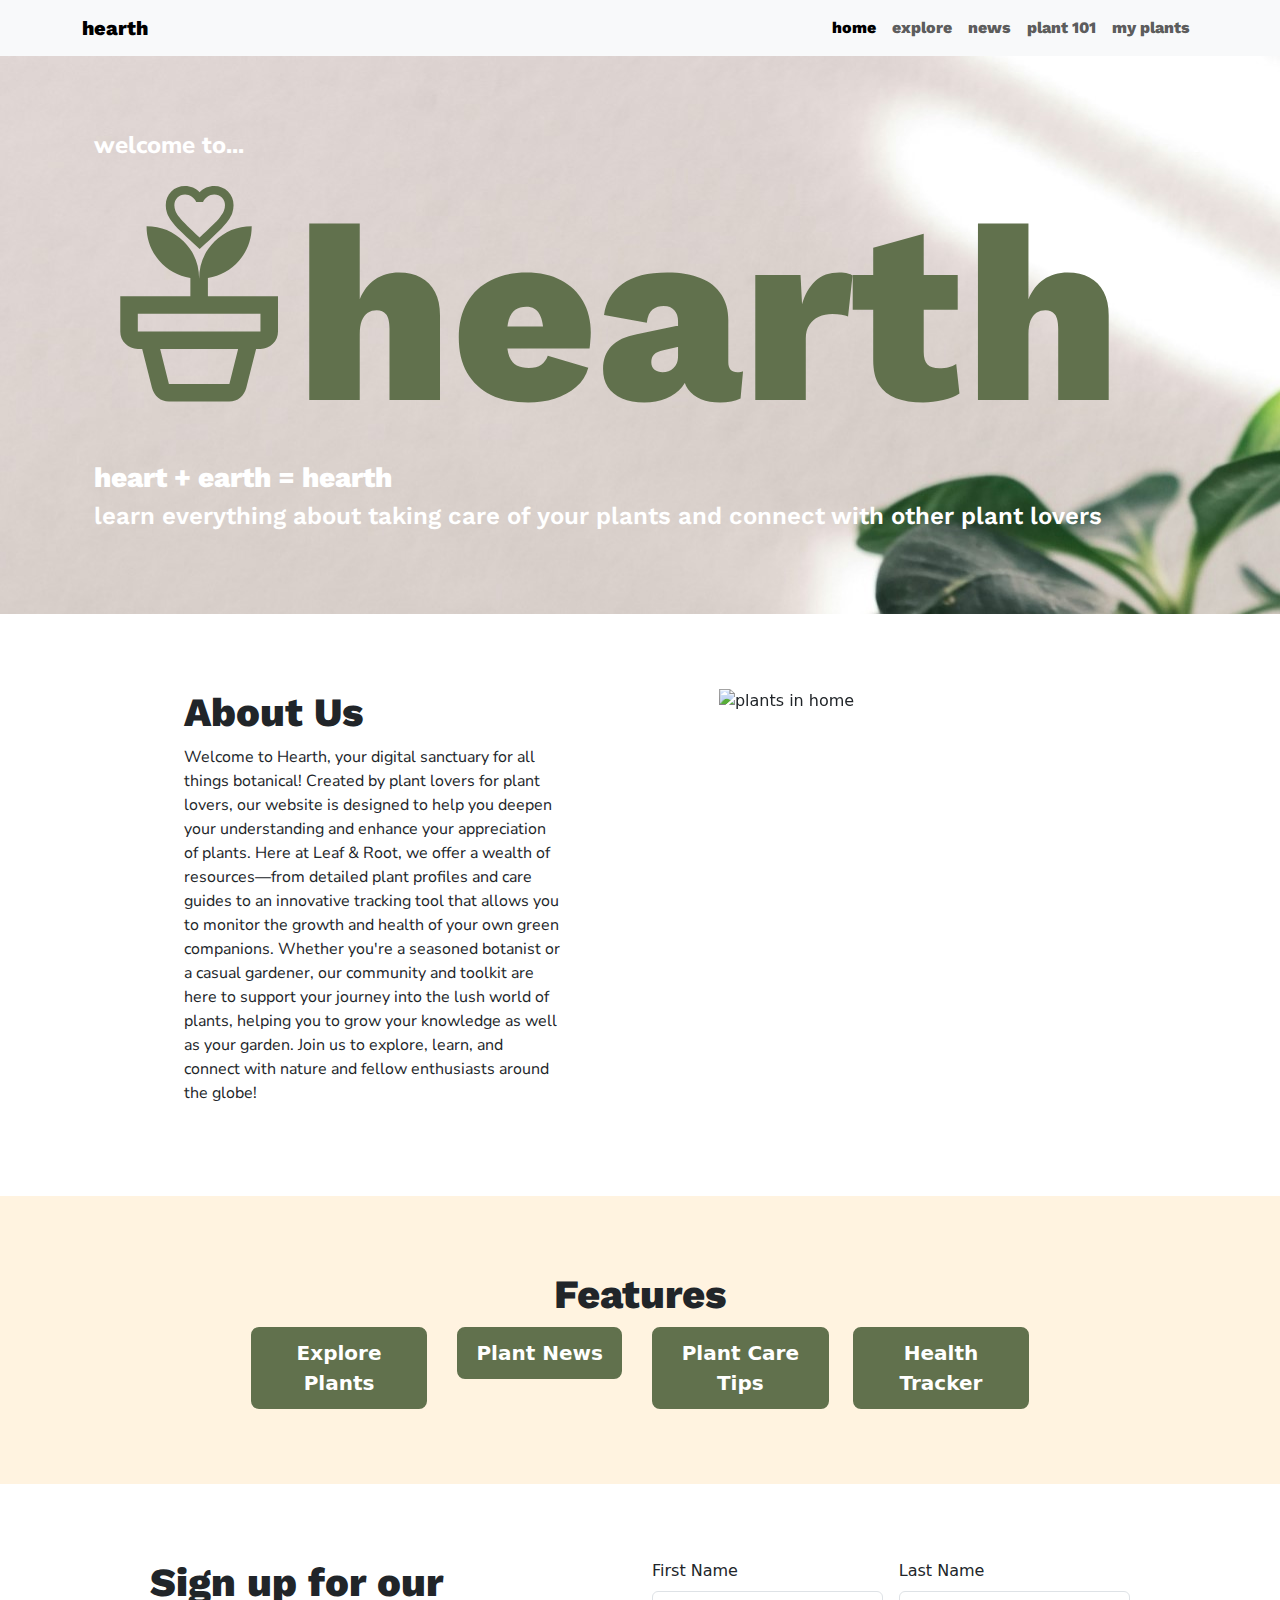
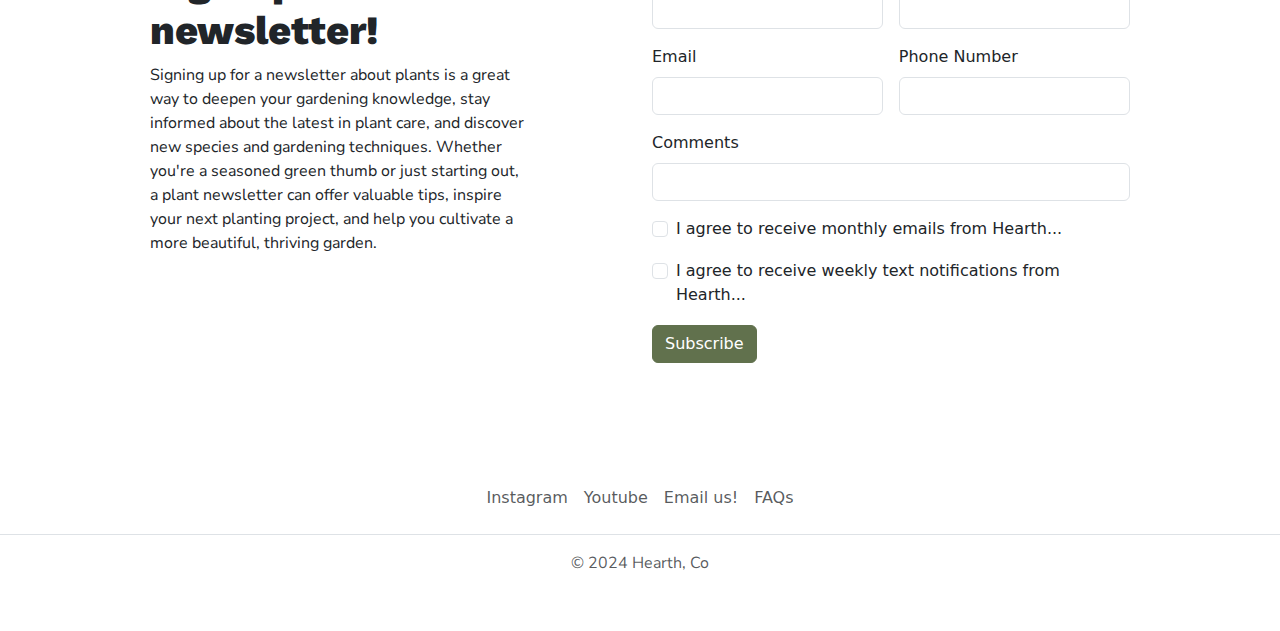
==== commit 83694bcb: "finalized almost all pages, just need to finish my plants page" ====
--- a/index.html
+++ b/index.html
@@ -22,25 +22,23 @@
   <body>
   
   <!--navbar-->
-    <div class="row"> <!--navbar div-->
-      <nav class="navbar fixed-top navbar-expand-lg bg-body-tertiary">
-        <div class="container">
-          <a class="navbar-brand nav-font" href="index.html">hearth</a>
-          <button class="navbar-toggler" type="button" data-bs-toggle="collapse" data-bs-target="#navbarNavAltMarkup" aria-controls="navbarNavAltMarkup" aria-expanded="false" aria-label="Toggle navigation">
-            <span class="navbar-toggler-icon"></span>
-          </button>
-          <div class="collapse navbar-collapse justify-content-end" id="navbarNavAltMarkup">
-            <div class="navbar-nav">
-              <a class="nav-link active nav-font" aria-current="page" href="index.html">home</a>
-              <a class="nav-link nav-font" href="explore.html">explore</a>
-              <a class="nav-link nav-font" href="news.html">news</a>
-              <a class="nav-link nav-font" href="plant_101.html">plant 101</a>
-              <a class="nav-link nav-font" href="my_plants.html">my plants</a>
-            </div> <!--close navbar links-->
-          </div> <!--close navbar collapse-->
-        </div> <!--close container-->
-      </nav>
-    </div> <!--close navbar div-->
+    <nav class="navbar sticky-top navbar-expand-lg bg-body-tertiary">
+      <div class="container">
+        <a class="navbar-brand nav-font" href="index.html">hearth</a>
+        <button class="navbar-toggler" type="button" data-bs-toggle="collapse" data-bs-target="#navbarNavAltMarkup" aria-controls="navbarNavAltMarkup" aria-expanded="false" aria-label="Toggle navigation">
+          <span class="navbar-toggler-icon"></span>
+        </button>
+        <div class="collapse navbar-collapse justify-content-end" id="navbarNavAltMarkup">
+          <div class="navbar-nav">
+            <a class="nav-link active nav-font" aria-current="page" href="index.html">home</a>
+            <a class="nav-link nav-font" href="explore.html">explore</a>
+            <a class="nav-link nav-font" href="news.html">news</a>
+            <a class="nav-link nav-font" href="plant_101.html">plant 101</a>
+            <a class="nav-link nav-font" href="my_plants.html">my plants</a>
+          </div> <!--close navbar links-->
+        </div> <!--close navbar collapse-->
+      </div> <!--close container-->
+    </nav>
     
   <!--header-->
     <header class="text-white section-padding">
--- a/style.css
+++ b/style.css
@@ -1,5 +1,9 @@
 header {
-    background-image: url(images/indexheader.jpg)
+    background-image: url(images/indexheader.jpg);
+}
+
+.news-header {
+    background-image: url(images/news-header.jpg);
 }
 
 .section-padding {
@@ -143,4 +147,8 @@
     border-color: #61714d;
     border-width: medium;
     font-weight: 600;
+}
+
+.explore-padding {
+    padding: 50px 25px;
 }